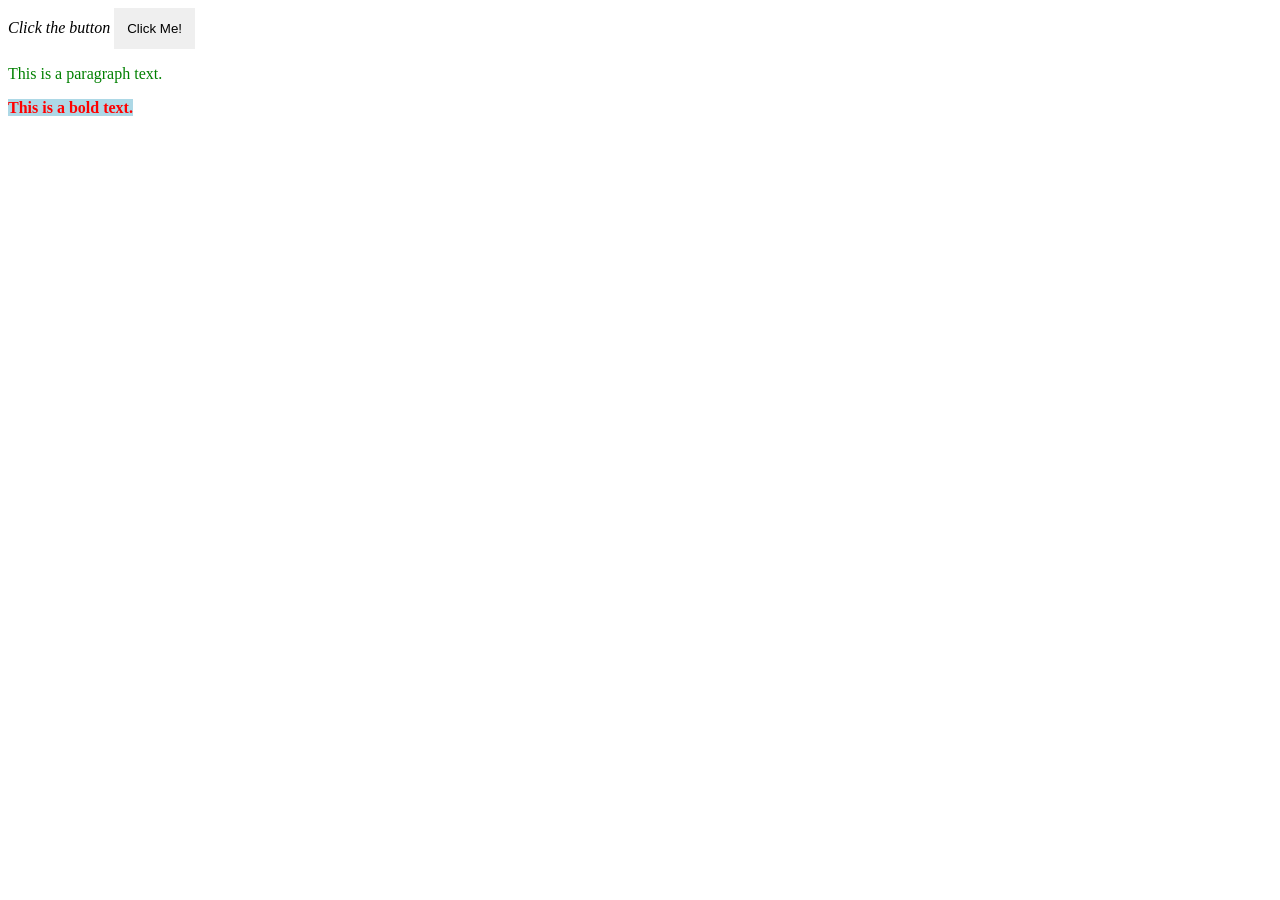
==== index.html @ 16b81fb5 "Add files via upload" ====
<!DOCTYPE html>
<html lang="en">

  <head>
    <meta charset="UTF-8">
    <title>HTML, CSS, JavaScript</title>
    <link rel="stylesheet" href="./style.css">

  </head>
    
  <body>
  <em>Click the button</em>
  
  <button>Click Me!</button>
  <br/> <!---this is to create a new line -->

  <p>This is a paragraph text.</p>

  <b>This is a bold text.</b>
    <script  src="./script.js"></script>

  </body>
  
</html>
---- style.css ----
button{
  padding:10px;
  border:3px solid transparent;
  outline:none;
  cursor:pointer
}

.button-toggle{
  color:orange;
  background:transparent;
  border:3px solid orange;
}

p{
  color:green;
  max-width:160px;
}

.p-toggle{
  border-bottom:3px dotted green;
}

b{
  color:red;
  background-color: lightblue;
}

.bold-toggle{
  color:white;
  background-color:black;
}
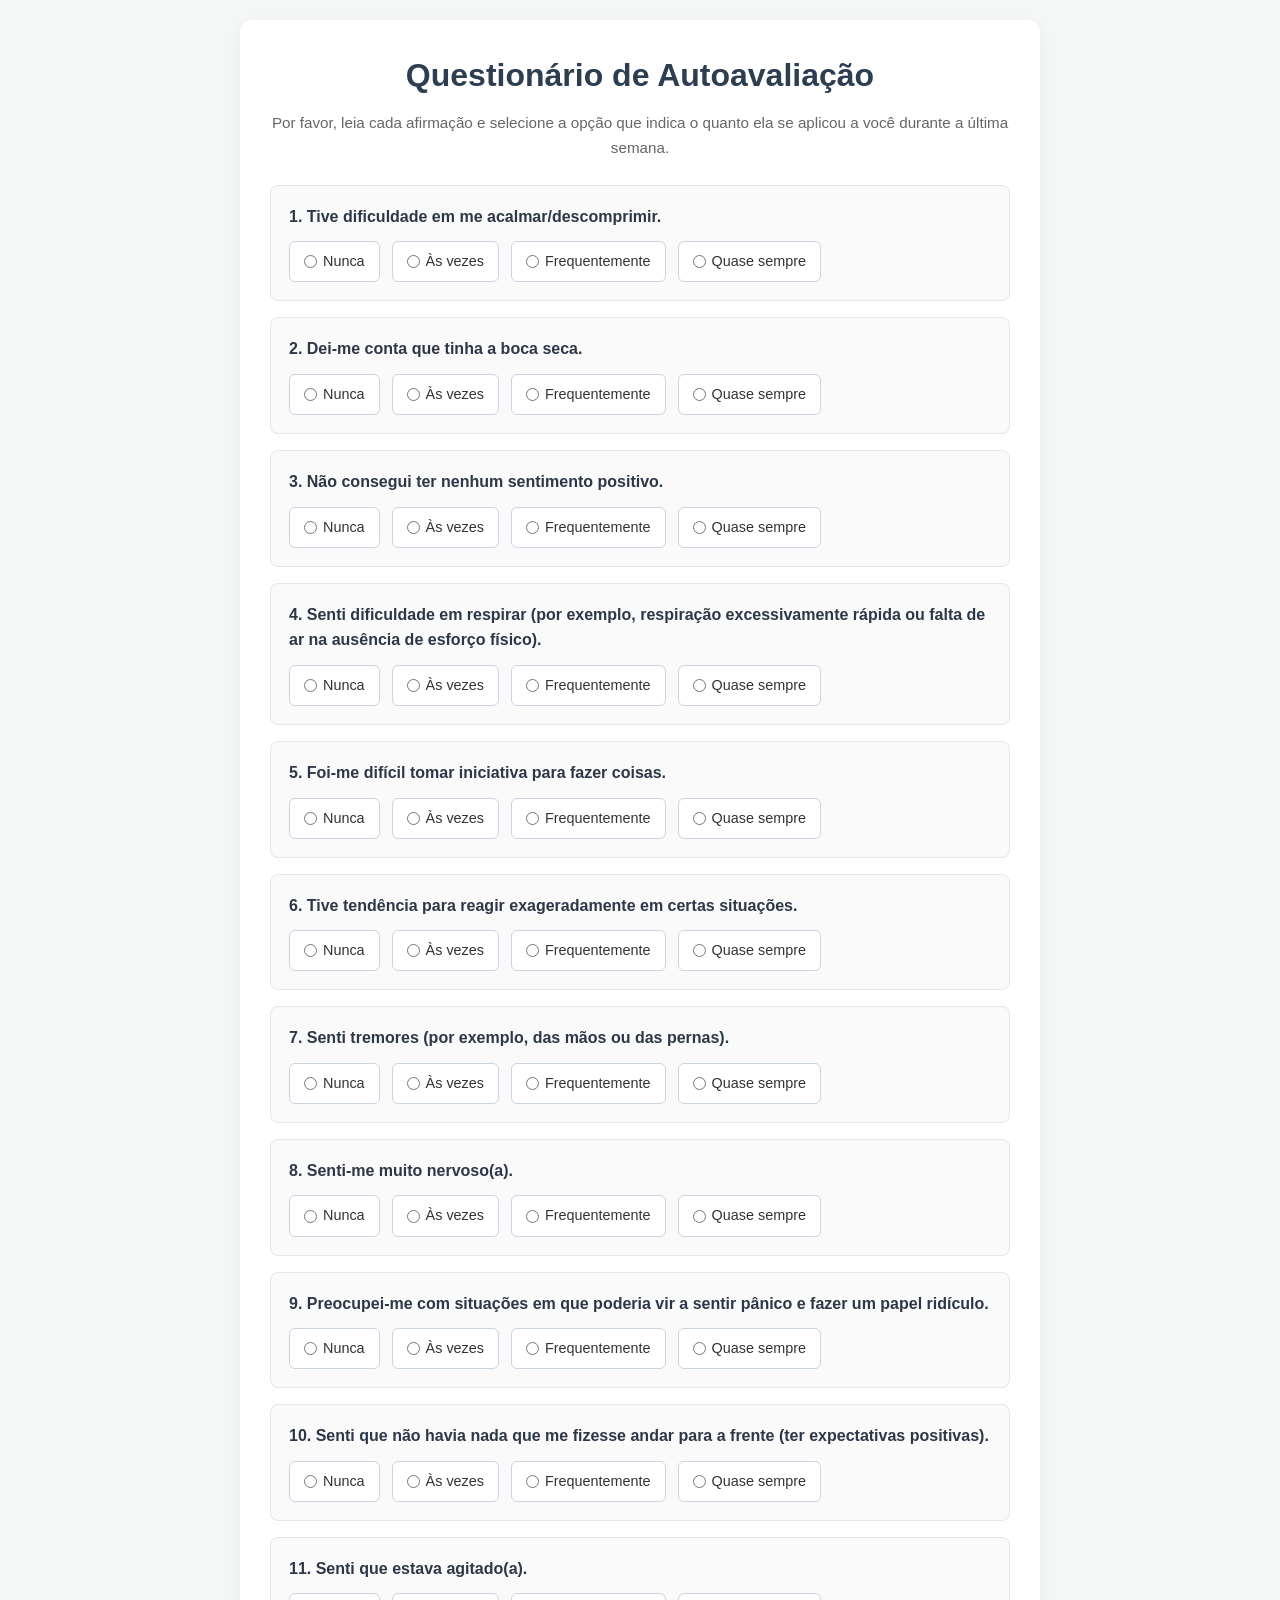
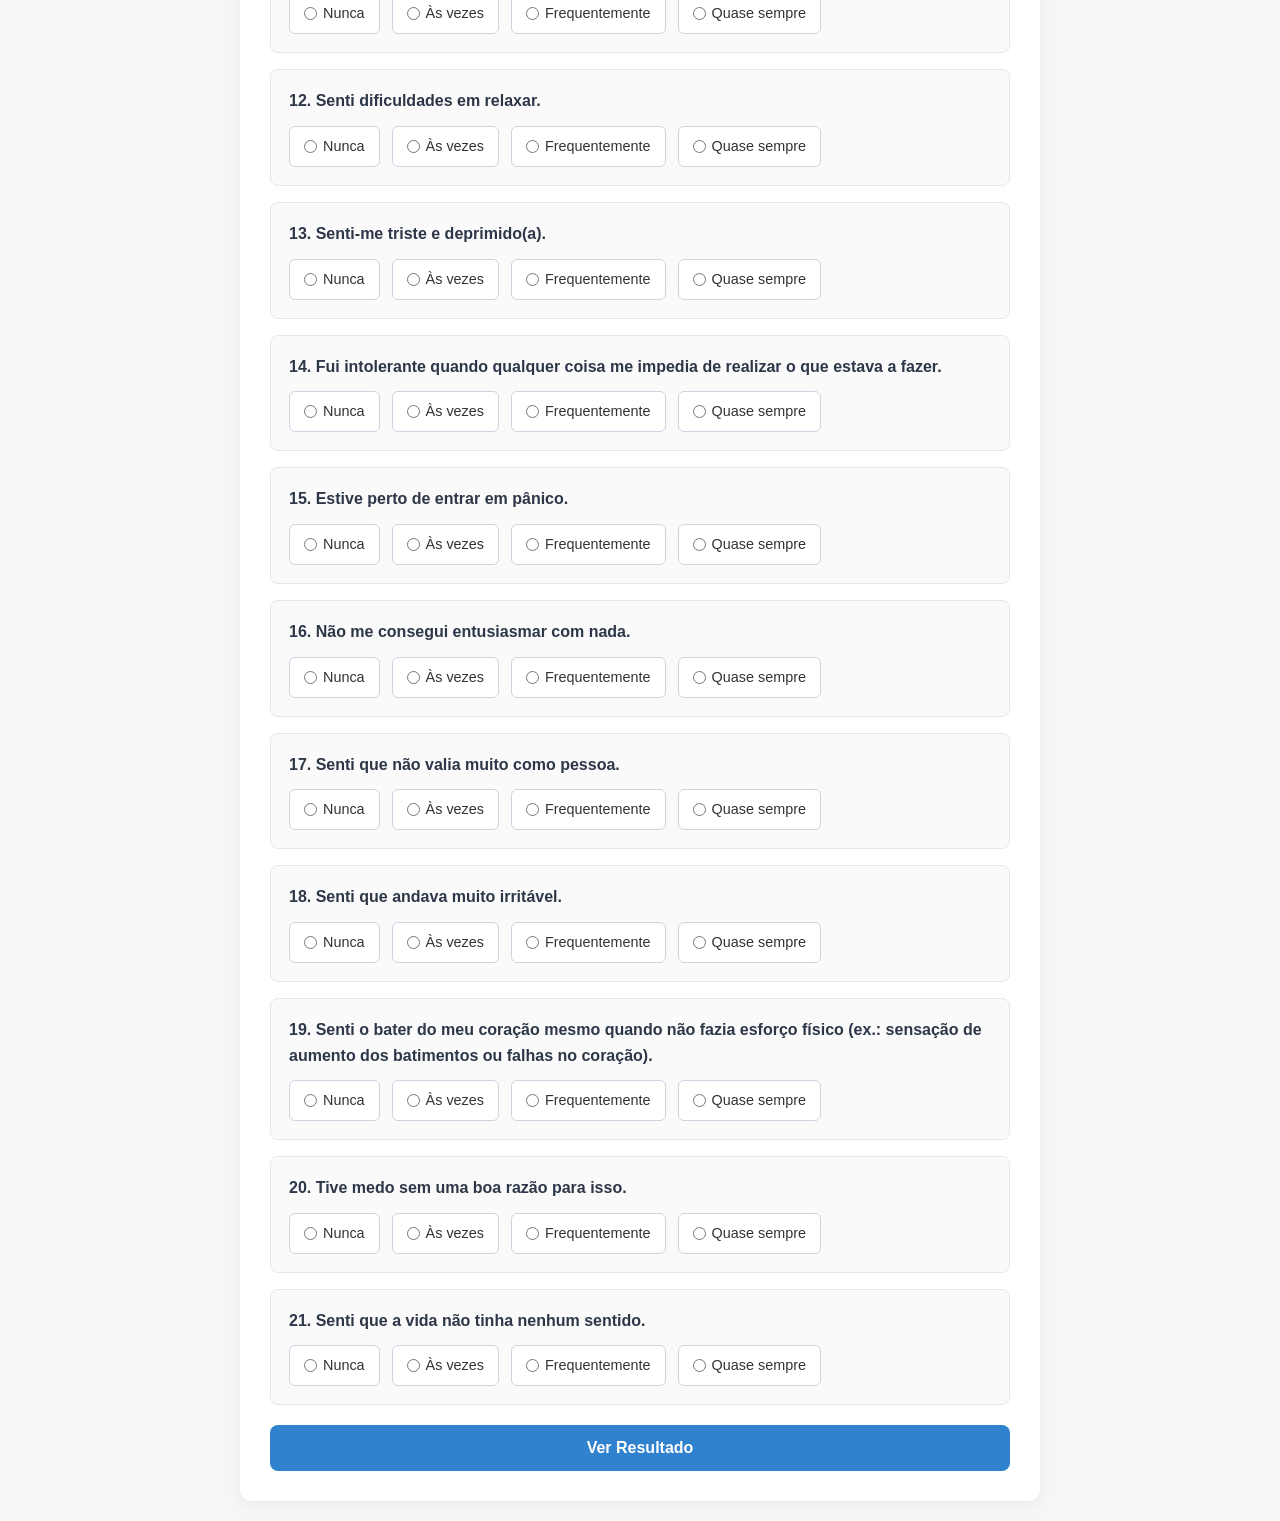
==== commit c25826dd: "Rename dass21.html to index.html" ====
--- a/index.html
+++ b/index.html
@@ -1,24 +1,36 @@
 <!DOCTYPE html>
-<html lang="en">
+<html lang="pt-BR">
+<head>
+  <meta charset="UTF-8">
+  <meta name="viewport" content="width=device-width, initial-scale=1.0">
+  <title>Questionário de Autoavaliação (DASS-21)</title>
+  <link rel="stylesheet" href="style.css">
+</head>
+<body>
 
-  <head>
-    <meta charset="UTF-8">
-    <title>HTML, CSS, JavaScript</title>
-    <link rel="stylesheet" href="./style.css">
+  <main class="container">
+    <header>
+      <h1>Questionário de Autoavaliação</h1>
+      <p>Por favor, leia cada afirmação e selecione a opção que indica o quanto ela se aplicou a você durante a última semana.</p>
+    </header>
 
-  </head>
-    
-  <body>
-  <em>Click the button</em>
-  
-  <button>Click Me!</button>
-  <br/> <!---this is to create a new line -->
+    <form id="dassForm">
+      <div id="questionsContainer"></div>
+      
+      <button type="submit" class="btn-submit">Ver Resultado</button>
+    </form>
 
-  <p>This is a paragraph text.</p>
+    <div id="result" class="result-box hidden">
+      <h2>Resultado da Avaliação</h2>
+      <div class="score-card">
+        <p><strong>Depressão:</strong> <span id="depressionScore">0</span> pontos</p>
+        <p><strong>Ansiedade:</strong> <span id="anxietyScore">0</span> pontos</p>
+        <p><strong>Estresse:</strong> <span id="stressScore">0</span> pontos</p>
+      </div>
+      <p class="disclaimer"><em>Nota: Este questionário é uma ferramenta de autoavaliação e não substitui um diagnóstico profissional realizado por um psicólogo ou psiquiatra.</em></p>
+    </div>
+  </main>
 
-  <b>This is a bold text.</b>
-    <script  src="./script.js"></script>
-
-  </body>
-  
+  <script src="script.js"></script>
+</body>
 </html>
--- a/style.css
+++ b/style.css
@@ -1,31 +1,134 @@
-button{
-  padding:10px;
-  border:3px solid transparent;
-  outline:none;
-  cursor:pointer
+* {
+  box-sizing: border-box;
+  margin: 0;
+  padding: 0;
+  font-family: 'Segoe UI', Tahoma, Geneva, Verdana, sans-serif;
 }
 
-.button-toggle{
-  color:orange;
-  background:transparent;
-  border:3px solid orange;
+body {
+  background-color: #f4f7f6;
+  color: #333;
+  line-height: 1.6;
+  padding: 20px;
 }
 
-p{
-  color:green;
-  max-width:160px;
+.container {
+  max-width: 800px;
+  margin: 0 auto;
+  background: #ffffff;
+  padding: 30px;
+  border-radius: 12px;
+  box-shadow: 0 4px 15px rgba(0, 0, 0, 0.05);
 }
 
-.p-toggle{
-  border-bottom:3px dotted green;
+header {
+  margin-bottom: 25px;
+  text-align: center;
 }
 
-b{
-  color:red;
-  background-color: lightblue;
+header h1 {
+  color: #2c3e50;
+  margin-bottom: 10px;
 }
 
-.bold-toggle{
-  color:white;
-  background-color:black;
-}+header p {
+  color: #666;
+  font-size: 0.95rem;
+}
+
+.question-card {
+  background: #fafafa;
+  border: 1px solid #e2e8f0;
+  padding: 18px;
+  border-radius: 8px;
+  margin-bottom: 16px;
+}
+
+.question-text {
+  font-weight: 600;
+  color: #2d3748;
+  margin-bottom: 12px;
+}
+
+.options-group {
+  display: flex;
+  flex-wrap: wrap;
+  gap: 12px;
+}
+
+.option-label {
+  display: flex;
+  align-items: center;
+  gap: 6px;
+  background: #fff;
+  border: 1px solid #cbd5e0;
+  padding: 8px 14px;
+  border-radius: 6px;
+  cursor: pointer;
+  font-size: 0.9rem;
+  transition: all 0.2s ease;
+}
+
+.option-label:hover {
+  background: #edf2f7;
+  border-color: #a0aec0;
+}
+
+.option-label input[type="radio"] {
+  accent-color: #3182ce;
+}
+
+.btn-submit {
+  display: block;
+  width: 100%;
+  padding: 14px;
+  background-color: #3182ce;
+  color: white;
+  border: none;
+  border-radius: 8px;
+  font-size: 1rem;
+  font-weight: bold;
+  cursor: pointer;
+  transition: background-color 0.2s ease;
+  margin-top: 20px;
+}
+
+.btn-submit:hover {
+  background-color: #2b6cb0;
+}
+
+.result-box {
+  margin-top: 30px;
+  padding: 20px;
+  border-radius: 8px;
+  background: #ebf8ff;
+  border: 1px solid #bee3f8;
+  text-align: center;
+}
+
+.result-box.hidden {
+  display: none;
+}
+
+.score-card {
+  display: flex;
+  justify-content: space-around;
+  margin: 15px 0;
+  font-size: 1.1rem;
+}
+
+.disclaimer {
+  font-size: 0.85rem;
+  color: #718096;
+  margin-top: 10px;
+}
+
+@media (max-width: 600px) {
+  .options-group {
+    flex-direction: column;
+  }
+  .score-card {
+    flex-direction: column;
+    gap: 8px;
+  }
+}
